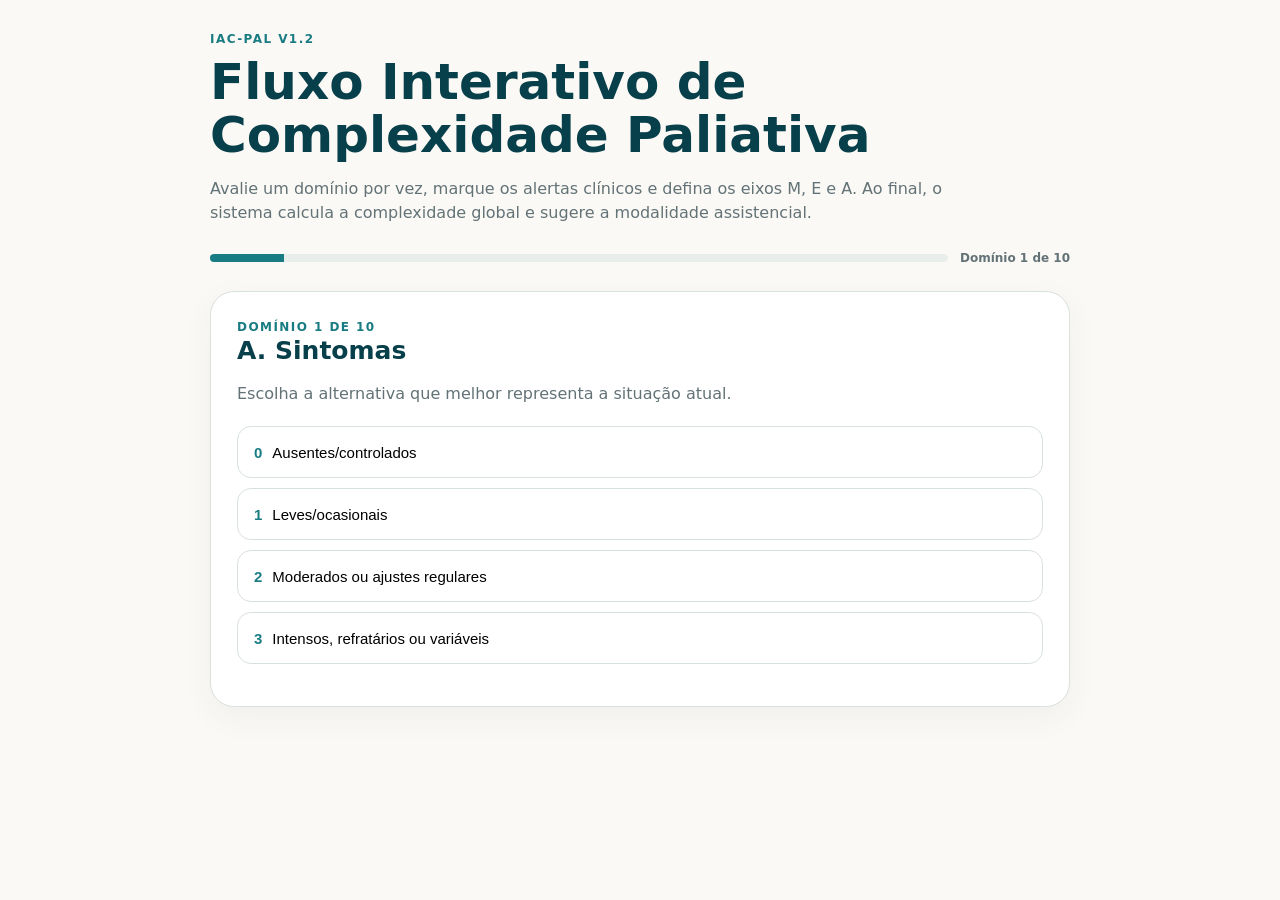
==== index.html @ 7cbf6372 "Add files via upload" ====
<!doctype html>
<html lang="pt-BR">
<head>
<meta charset="utf-8">
<meta name="viewport" content="width=device-width,initial-scale=1">
<title>IAC-Pal v1.2 — Fluxo Interativo</title>
<style>
:root{--deep:#073F4A;--ocean:#197C82;--sand:#D6A16F;--cream:#F6F1E9;--bg:#FBF9F5;--muted:#627276;--line:#D9E1DF;--white:#fff;--red:#9A332B;--redbg:#FFF3F1}
*{box-sizing:border-box} body{margin:0;font-family:Inter,system-ui,-apple-system,Segoe UI,sans-serif;background:var(--bg);color:#26373B;line-height:1.5}
.wrap{width:min(860px,calc(100% - 28px));margin:0 auto;padding:30px 0 70px}
.header{margin-bottom:24px} .eyebrow{font-size:12px;text-transform:uppercase;letter-spacing:.12em;font-weight:800;color:var(--ocean)}
h1{font-size:clamp(32px,6vw,50px);line-height:1.05;color:var(--deep);margin:8px 0 10px} .lead{color:var(--muted);max-width:760px}
.progress{display:flex;gap:12px;align-items:center;margin:24px 0} .track{height:8px;background:#E8EEEC;border-radius:999px;flex:1;overflow:hidden}
.bar{height:100%;background:var(--ocean);width:0;transition:width .25s} .progress span{font-size:12px;color:var(--muted);font-weight:700;min-width:80px;text-align:right}
.card{background:var(--white);border:1px solid var(--line);border-radius:24px;padding:26px;box-shadow:0 10px 32px rgba(7,63,74,.05)}
.card h2{margin:0;color:var(--deep);font-size:25px;line-height:1.2} .card p{color:var(--muted)}
.options{display:grid;gap:10px;margin-top:20px} .option{width:100%;border:1px solid var(--line);background:#fff;border-radius:14px;padding:14px 16px;text-align:left;cursor:pointer;font-size:15px;min-height:52px}
.option:hover,.option:focus{border-color:var(--ocean);background:#EEF6F5;outline:none} .score{font-weight:900;color:var(--ocean);margin-right:10px}
.actions{display:flex;gap:10px;flex-wrap:wrap;margin-top:16px} button.secondary{border:1px solid var(--line);background:#fff;color:var(--deep);padding:11px 15px;border-radius:12px;font-weight:700;cursor:pointer}
.alert-grid{display:grid;grid-template-columns:1fr 1fr;gap:10px;margin-top:16px} .check{display:flex;gap:10px;align-items:flex-start;padding:11px;border:1px solid var(--line);border-radius:12px;background:#fff}
.check input{margin-top:3px;width:18px;height:18px} .axes{display:grid;gap:18px} .axis-group{border-top:1px solid var(--line);padding-top:16px} .axis-title{font-weight:800;color:var(--deep);margin-bottom:9px}
.pills{display:flex;flex-wrap:wrap;gap:9px} .pill{border:1px solid var(--line);border-radius:999px;padding:10px 13px;background:#fff;cursor:pointer} .pill.active{border-color:var(--ocean);background:#EAF5F4;color:var(--deep);font-weight:800}
.result{display:grid;gap:18px} .hero-result{padding:22px;border-radius:18px;background:var(--cream)} .hero-result h2{font-size:30px} .metric-grid{display:grid;grid-template-columns:repeat(4,1fr);gap:10px}
.metric{border:1px solid var(--line);border-radius:14px;padding:14px;background:#fff} .metric small{display:block;color:var(--muted)} .metric strong{font-size:20px;color:var(--deep)}
.program{border-left:4px solid var(--ocean);padding:16px 18px;background:#F1F7F6;border-radius:0 14px 14px 0} .warning{border-left-color:var(--red);background:var(--redbg)} .hidden{display:none!important}
.note{font-size:12px;color:var(--muted);margin-top:14px}
@media(max-width:640px){.alert-grid,.metric-grid{grid-template-columns:1fr 1fr} .card{padding:20px}}
</style>
</head>
<body>
<main class="wrap">
  <header class="header">
    <div class="eyebrow">IAC-Pal v1.2</div>
    <h1>Fluxo Interativo de Complexidade Paliativa</h1>
    <p class="lead">Avalie um domínio por vez, marque os alertas clínicos e defina os eixos M, E e A. Ao final, o sistema calcula a complexidade global e sugere a modalidade assistencial.</p>
  </header>

  <div class="progress"><div class="track"><div class="bar" id="bar"></div></div><span id="progressText">Domínio 1 de 10</span></div>

  <section id="domainCard" class="card">
    <div class="eyebrow" id="domainStep">Domínio 1</div>
    <h2 id="domainTitle"></h2>
    <p>Escolha a alternativa que melhor representa a situação atual.</p>
    <div class="options" id="domainOptions"></div>
    <div class="actions"><button type="button" class="secondary hidden" id="backDomain">← Voltar</button></div>
  </section>

  <section id="alertsCard" class="card hidden">
    <div class="eyebrow">Marcadores de alerta</div>
    <h2>Há algum marcador de maior risco ou instabilidade?</h2>
    <p>Marque todos os que estiverem presentes. Eles não substituem a pontuação, mas podem elevar a preocupação clínica.</p>
    <div class="alert-grid" id="alertGrid"></div>
    <div class="actions">
      <button type="button" class="secondary" id="backAlerts">← Voltar</button>
      <button type="button" class="secondary" id="nextAxes">Continuar →</button>
    </div>
  </section>

  <section id="axesCard" class="card hidden">
    <div class="eyebrow">Intensidade e modalidade</div>
    <h2>Defina os eixos M, E e A</h2>
    <p>A pontuação global mede complexidade. Os eixos abaixo ajudam a definir quem precisa acompanhar e em qual modalidade.</p>
    <div class="axes">
      <div class="axis-group"><div class="axis-title">Necessidade médica</div><div class="pills" data-axis="M">
        <button type="button" class="pill" data-value="M0">M0 — eventual</button>
        <button type="button" class="pill" data-value="M1">M1 — 1 ciclo médico/mês</button>
        <button type="button" class="pill" data-value="M2">M2 — 2 ciclos médicos/mês</button>
      </div></div>
      <div class="axis-group"><div class="axis-title">Necessidade de enfermagem</div><div class="pills" data-axis="E">
        <button type="button" class="pill" data-value="E0">E0 — não programada</button>
        <button type="button" class="pill" data-value="E1">E1 — 2 teleconsultas/mês</button>
        <button type="button" class="pill" data-value="E2">E2 — 1 teleconsulta/semana</button>
      </div></div>
      <div class="axis-group"><div class="axis-title">Acesso / modalidade</div><div class="pills" data-axis="A">
        <button type="button" class="pill" data-value="A0">A0 — consultório viável</button>
        <button type="button" class="pill" data-value="A1">A1 — consultório com apoio</button>
        <button type="button" class="pill" data-value="A2">A2 — domicílio preferencial</button>
      </div></div>
    </div>
    <div class="actions">
      <button type="button" class="secondary" id="backAxes">← Voltar</button>
      <button type="button" class="secondary" id="showResult">Ver resultado</button>
    </div>
    <p class="note" id="axisError"></p>
  </section>

  <section id="resultCard" class="card hidden" aria-live="polite">
    <div class="result">
      <div class="hero-result">
        <div class="eyebrow">Resultado</div>
        <h2 id="complexityTitle"></h2>
        <p id="complexityText"></p>
      </div>
      <div class="metric-grid">
        <div class="metric"><small>Pontuação</small><strong id="scoreMetric"></strong></div>
        <div class="metric"><small>Alertas</small><strong id="alertMetric"></strong></div>
        <div class="metric"><small>M / E</small><strong id="meMetric"></strong></div>
        <div class="metric"><small>Acesso</small><strong id="aMetric"></strong></div>
      </div>
      <div class="program" id="programBox"><strong id="programTitle"></strong><div id="programText"></div></div>
      <div class="program warning hidden" id="warningBox"></div>
      <p class="note">Instrumento clínico-operacional em desenvolvimento. A recomendação final depende de julgamento clínico e não deve ser usada isoladamente.</p>
      <div class="actions">
        <button type="button" class="secondary" id="restart">Nova avaliação</button>
        <button type="button" class="secondary" id="backResult">← Revisar eixos</button>
      </div>
    </div>
  </section>
</main>
<script>
const domains = [["A. Sintomas", ["Ausentes/controlados", "Leves/ocasionais", "Moderados ou ajustes regulares", "Intensos, refratários ou variáveis"]], ["B. Funcionalidade", ["Independente ou pouco comprometida; desloca-se ao consultório sem ajuda relevante", "Limitação leve; consegue ir ao consultório com apoio simples/acompanhante", "Dependência significativa; deslocamento ao consultório é difícil, cansativo ou exige assistência relevante", "Acamado, transferência insegura/inviável ou deslocamento desproporcional; atendimento domiciliar preferencial"]], ["C. Trajetória", ["Estável", "Progressão lenta", "Progressão evidente", "Deterioração rápida/fase final"]], ["D. Manejo médico", ["Sem ajustes previstos", "Ajustes ocasionais", "Revisões regulares", "Ajustes frequentes/instabilidade"]], ["E. Enfermagem", ["Necessidades mínimas", "Orientações pontuais", "Monitoramento regular", "Necessidades frequentes/complexas"]], ["F. Família/cuidador", ["Estrutura adequada", "Sobrecarga leve", "Sobrecarga/dificuldade relevante", "Exaustão, conflito ou incapacidade"]], ["G. Psicossocial/emocional", ["Sem problema relevante", "Sofrimento leve", "Sofrimento significativo", "Crise/sofrimento intenso"]], ["H. Decisões/planejamento", ["Plano definido", "Questões pendentes", "Decisões complexas", "Conflito/incerteza/urgência"]], ["I. Uso de serviços", ["Sem intercorrências", "Evento ocasional", "PS/internações recorrentes", "Intercorrências muito frequentes/alta instável"]], ["J. Ambiente domiciliar", ["Adequado", "Pequenas limitações", "Barreiras relevantes", "Inseguro/inviável sem intervenção"]]];
const alertItems = ["Sintoma grave ou potencialmente refratário", "Deterioração clínica rápida", "PPS ≤ 40% ou perda funcional acelerada", "Suspeita de últimos dias/semanas de vida", "Alta hospitalar recente com instabilidade", "≥ 2 idas ao pronto-socorro/internações recentes", "Delirium recorrente ou persistente", "Necessidade frequente de ajuste de opioides/sintomáticos", "Cuidador em exaustão ou incapaz de manter o cuidado", "Ausência de cuidador quando necessário", "Conflito familiar relevante", "Divergência entre paciente/família/equipe sobre objetivos", "Decisão complexa pendente", "Desejo de permanecer em casa com risco de descompensação", "Risco de crise previsível no domicílio"];
const scores = Array(10).fill(null);
let current = 0;
const axes = {M:null,E:null,A:null};

const $ = s => document.querySelector(s);
const cardDomain=$('#domainCard'), cardAlerts=$('#alertsCard'), cardAxes=$('#axesCard'), cardResult=$('#resultCard');

function updateProgress(label){
  const done = current < 10 ? current+1 : 10;
  $('#bar').style.width = Math.min(100, done*10) + '%';
  $('#progressText').textContent = label || `Domínio ${done} de 10`;
}

function renderDomain(){
  const [title, opts] = domains[current];
  $('#domainStep').textContent = `Domínio ${current+1} de 10`;
  $('#domainTitle').textContent = title;
  const wrap=$('#domainOptions'); wrap.innerHTML='';
  opts.forEach((txt,i)=>{
    const b=document.createElement('button');
    b.type='button'; b.className='option';
    b.innerHTML=`<span class="score">${i}</span>${txt}`;
    b.addEventListener('click',()=>{scores[current]=i;if(current<9){current++;renderDomain();}else{cardDomain.classList.add('hidden');cardAlerts.classList.remove('hidden');updateProgress('Alertas clínicos');}});
    wrap.appendChild(b);
  });
  $('#backDomain').classList.toggle('hidden', current===0);
  updateProgress();
}
$('#backDomain').addEventListener('click',()=>{if(current>0){current--;renderDomain();}});

alertItems.forEach((txt,i)=>{
  const lab=document.createElement('label'); lab.className='check';
  lab.innerHTML=`<input type="checkbox" value="${i}"><span>${txt}</span>`;
  $('#alertGrid').appendChild(lab);
});

$('#backAlerts').addEventListener('click',()=>{cardAlerts.classList.add('hidden');current=9;cardDomain.classList.remove('hidden');renderDomain();});
$('#nextAxes').addEventListener('click',()=>{cardAlerts.classList.add('hidden');cardAxes.classList.remove('hidden');updateProgress('Eixos M / E / A');});
$('#backAxes').addEventListener('click',()=>{cardAxes.classList.add('hidden');cardAlerts.classList.remove('hidden');updateProgress('Alertas clínicos');});

document.querySelectorAll('.pills').forEach(group=>{
  group.querySelectorAll('.pill').forEach(btn=>btn.addEventListener('click',()=>{
    group.querySelectorAll('.pill').forEach(x=>x.classList.remove('active'));
    btn.classList.add('active'); axes[group.dataset.axis]=btn.dataset.value; $('#axisError').textContent='';
  }));
});

function complexity(total){
  if(total<=7) return ['Baixa complexidade','Baixa complexidade global. Defina modalidade e intensidade pelos eixos M, E e A.'];
  if(total<=15) return ['Complexidade moderada','Complexidade moderada. Avalie necessidade médica, enfermagem e acesso para definir o programa.'];
  return ['Alta complexidade','Alta complexidade. Considere N3 ou plano individualizado, com revisão médica da intensidade assistencial.'];
}

function recommendation(total){
  const M=axes.M,E=axes.E,A=axes.A;
  if(total>=16 && M==='M2' && E==='E2' && A==='A2') return ['N3 — Cuidado Intensivo','2 visitas médicas domiciliares/mês + 2 teleconsultas médicas/mês + 1 teleconsulta de enfermagem/semana | R$ 2.000/mês'];
  if(M==='M1' && E==='E2' && A==='A2') return ['N2B — Cuidado Integrado','1 visita médica domiciliar/mês + 1 teleconsulta médica em até 1 mês + 1 teleconsulta de enfermagem/semana | R$ 1.300/mês'];
  if(M==='M1' && E==='E0' && A==='A2') return ['N2A — Cuidado Médico','1 visita médica domiciliar/mês + 1 teleconsulta médica em até 1 mês | R$ 700/mês'];
  if(M==='M1' && (A==='A0'||A==='A1')) return ['Acompanhamento Médico em Consultório','1 consulta presencial + 1 reavaliação em até 30 dias | R$ 600/ciclo'];
  if(E==='E1' && M==='M0') return ['N1 — Acompanhamento','2 teleconsultas de enfermagem/mês | R$ 300/mês'];
  return ['Plano individualizado','A combinação atual não corresponde exatamente a uma linha-padrão. Defina a intensidade com julgamento clínico.'];
}

$('#showResult').addEventListener('click',()=>{
  if(!axes.M||!axes.E||!axes.A){$('#axisError').textContent='Selecione M, E e A antes de continuar.';return;}
  const total=scores.reduce((a,b)=>a+(b||0),0);
  const alerts=document.querySelectorAll('#alertGrid input:checked').length;
  const high=scores.filter(x=>x===3).length;
  const [ctitle,ctext]=complexity(total);
  const [ptitle,ptext]=recommendation(total);
  $('#complexityTitle').textContent=ctitle;
  $('#complexityText').textContent=ctext;
  $('#scoreMetric').textContent=`${total} / 30`;
  $('#alertMetric').textContent=alerts;
  $('#meMetric').textContent=`${axes.M} / ${axes.E}`;
  $('#aMetric').textContent=axes.A;
  $('#programTitle').textContent=ptitle;
  $('#programText').textContent=ptext;

  const warnings=[];
  if(high>=2) warnings.push('Dois ou mais domínios receberam escore 3: considerar alta complexidade mesmo se a soma for inferior a 16.');
  else if(high===1) warnings.push('Há um domínio com escore 3: revisar clinicamente o nível sugerido.');
  if(alerts>=1) warnings.push(`${alerts} marcador(es) de alerta presente(s): interpretar junto ao quadro clínico.`);
  if(warnings.length){$('#warningBox').textContent=warnings.join(' ');$('#warningBox').classList.remove('hidden');} else $('#warningBox').classList.add('hidden');

  cardAxes.classList.add('hidden'); cardResult.classList.remove('hidden'); updateProgress('Resultado');
});

$('#backResult').addEventListener('click',()=>{cardResult.classList.add('hidden');cardAxes.classList.remove('hidden');updateProgress('Eixos M / E / A');});
$('#restart').addEventListener('click',()=>{
  scores.fill(null); current=0; Object.keys(axes).forEach(k=>axes[k]=null);
  document.querySelectorAll('#alertGrid input').forEach(x=>x.checked=false);
  document.querySelectorAll('.pill').forEach(x=>x.classList.remove('active'));
  cardResult.classList.add('hidden'); cardAlerts.classList.add('hidden'); cardAxes.classList.add('hidden'); cardDomain.classList.remove('hidden'); renderDomain();
});
renderDomain();
</script>
</body>
</html>
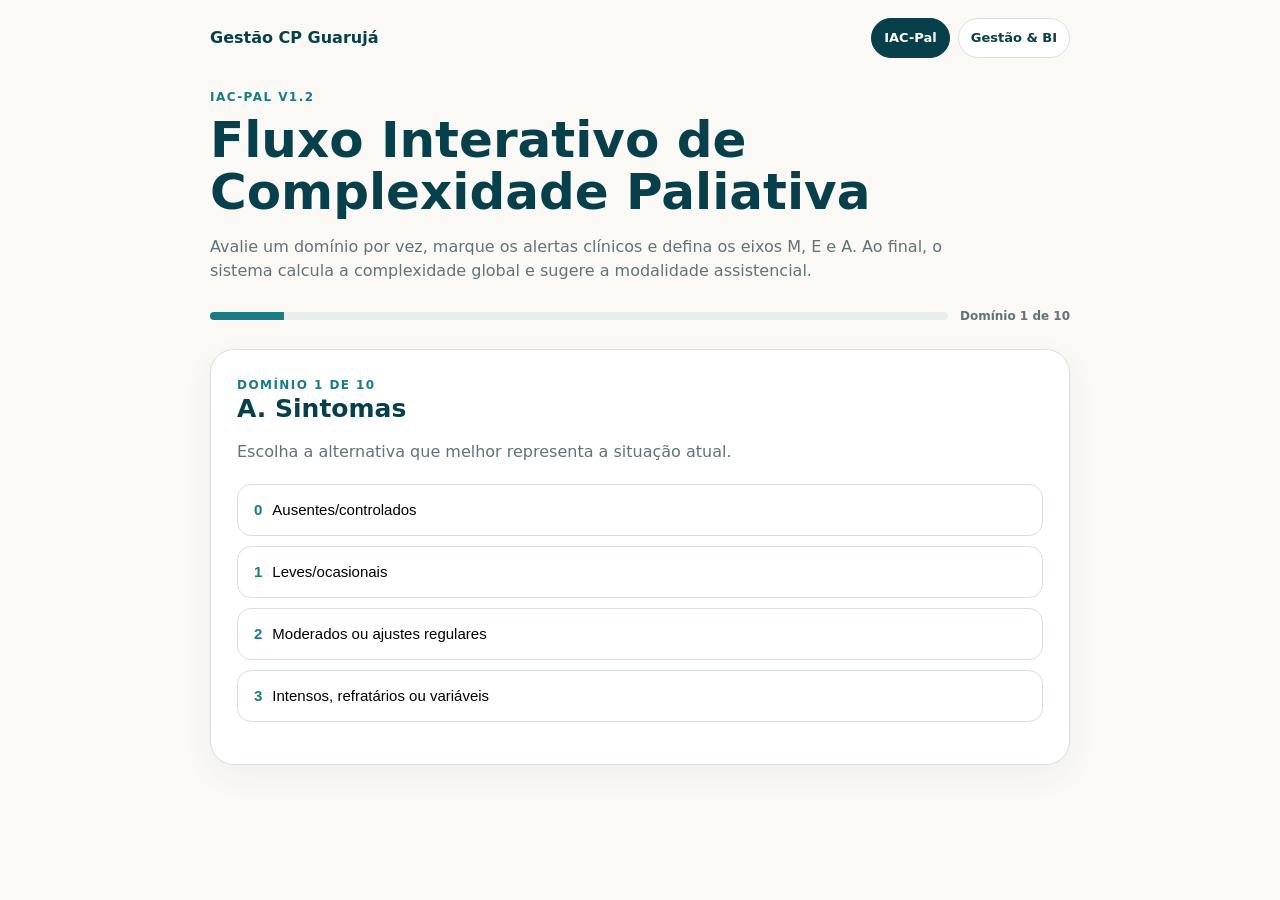
==== commit 053a0345: "Add files via upload" ====
--- a/index.html
+++ b/index.html
@@ -25,9 +25,22 @@
 .program{border-left:4px solid var(--ocean);padding:16px 18px;background:#F1F7F6;border-radius:0 14px 14px 0} .warning{border-left-color:var(--red);background:var(--redbg)} .hidden{display:none!important}
 .note{font-size:12px;color:var(--muted);margin-top:14px}
 @media(max-width:640px){.alert-grid,.metric-grid{grid-template-columns:1fr 1fr} .card{padding:20px}}
+
+.site-nav{width:min(860px,calc(100% - 28px));margin:18px auto 0;display:flex;align-items:center;justify-content:space-between;gap:12px;flex-wrap:wrap}
+.site-nav .brand{font-weight:900;color:var(--deep);text-decoration:none}
+.site-nav .links{display:flex;gap:8px;flex-wrap:wrap}
+.site-nav .links a{padding:9px 12px;border:1px solid var(--line);border-radius:999px;text-decoration:none;color:var(--deep);font-weight:700;font-size:13px;background:#fff}
+.site-nav .links a.active{background:var(--deep);color:#fff;border-color:var(--deep)}
 </style>
 </head>
 <body>
+<nav class="site-nav" aria-label="Navegação principal">
+  <a class="brand" href="./">Gestão CP Guarujá</a>
+  <div class="links">
+    <a class="active" href="./">IAC-Pal</a>
+    <a href="gestao.html">Gestão & BI</a>
+  </div>
+</nav>
 <main class="wrap">
   <header class="header">
     <div class="eyebrow">IAC-Pal v1.2</div>
